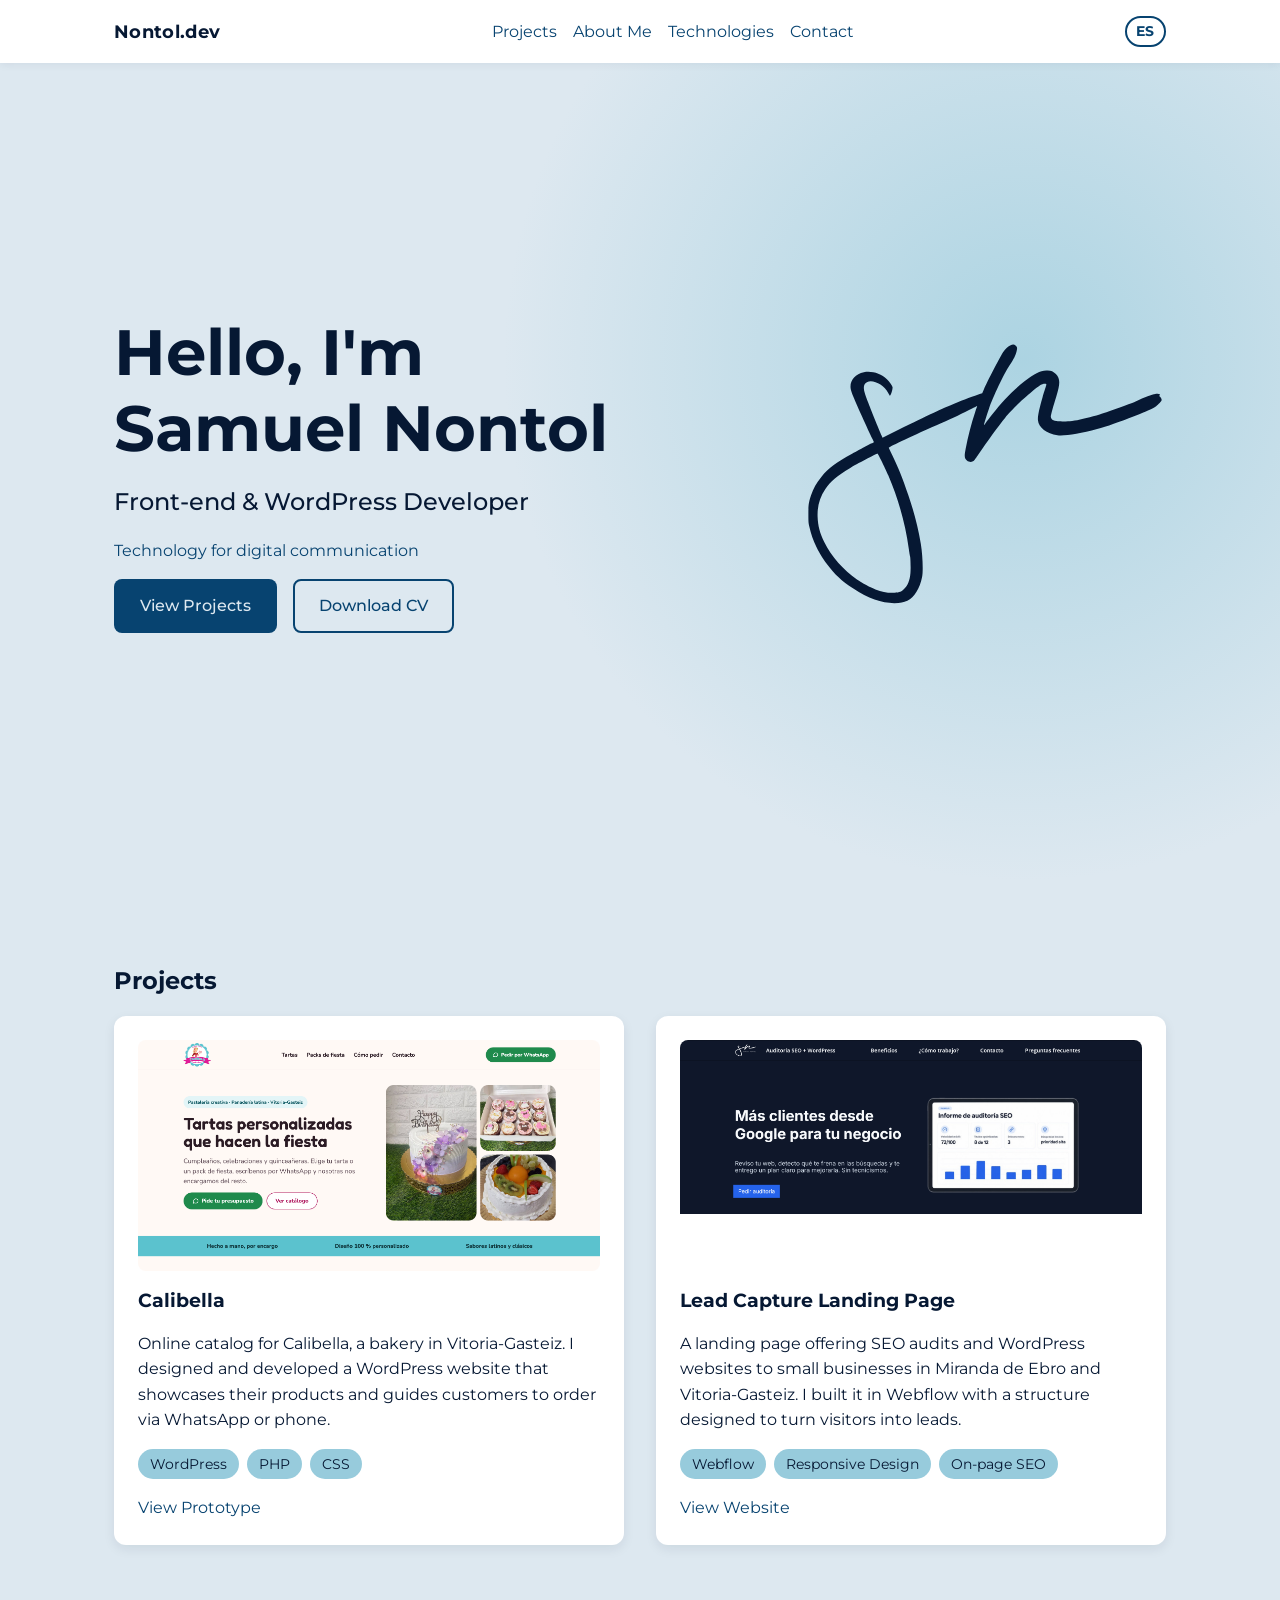
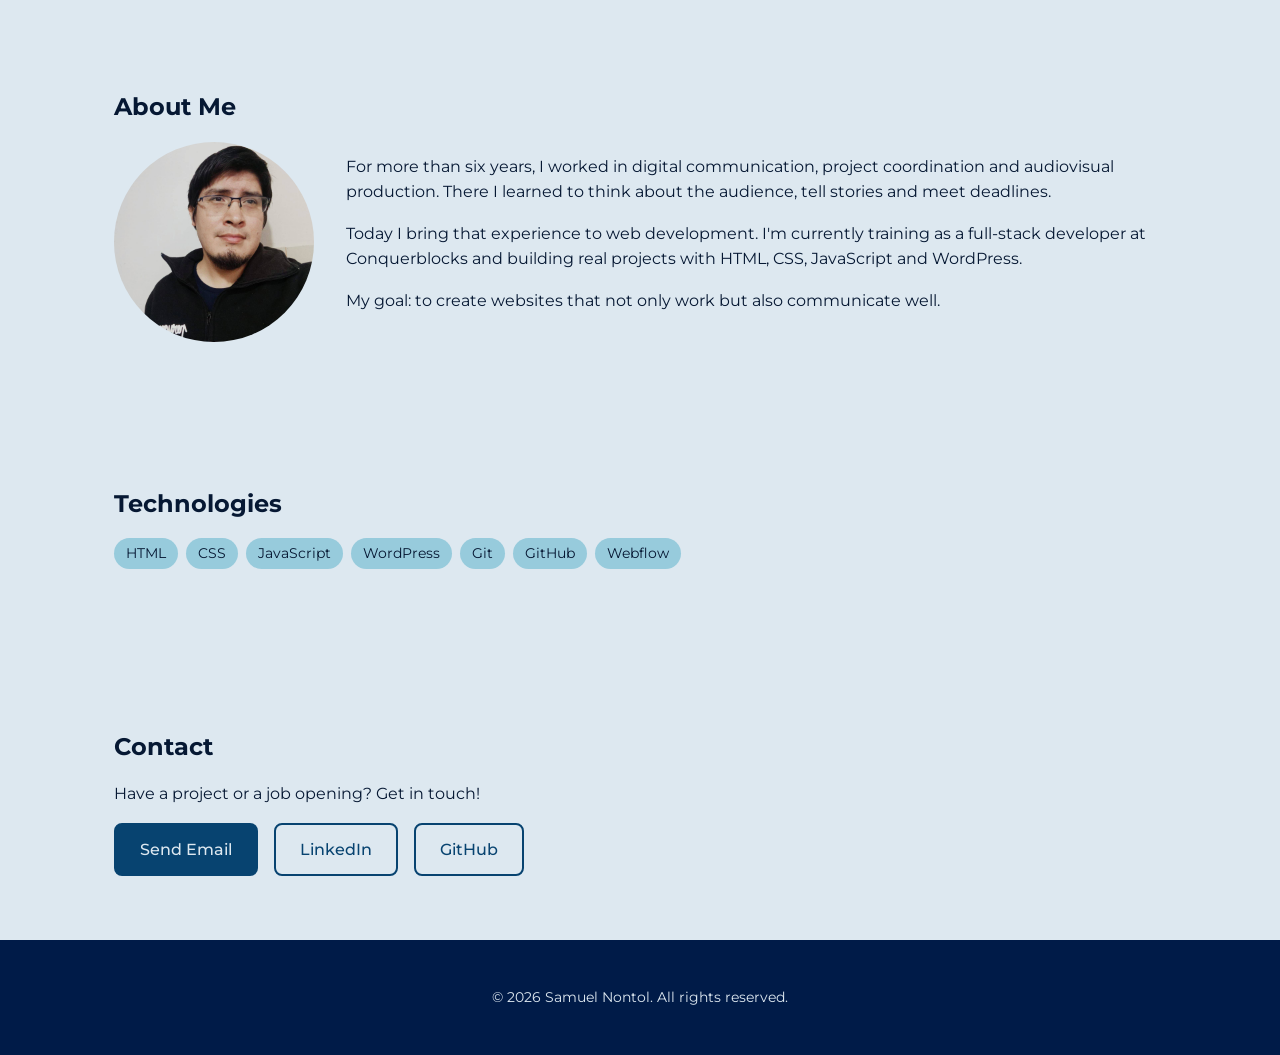
==== en/index.html @ e4024eec "Versión inglés y español" ====
<!DOCTYPE html>
<html lang="en">

<head>
    <meta charset="UTF-8">
    <meta name="viewport" content="width=device-width, initial-scale=1.0">
    <title>Samuel Nontol | Front-end & WordPress Developer</title>
    <meta name="description"
        content="Front-end & WordPress Developer with experience in digital communication. Clear, fast websites designed for people.">
    <meta property="og:type" content="website">
    <meta property="og:url" content="https://snontol.github.io/nontol.dev/en/">
    <meta property="og:title" content="Samuel Nontol | Front-end & WordPress Developer">
    <meta property="og:description"
        content="Front-end & WordPress Developer with experience in digital communication. Clear, fast websites designed for people.">
    <meta property="og:image" content="https://snontol.github.io/nontol.dev/assets/img/og-image.png">
    <meta property="og:locale" content="en_US">
    <meta name="twitter:card" content="summary_large_image">
    <link rel="preconnect" href="https://fonts.googleapis.com">
    <link rel="preconnect" href="https://fonts.gstatic.com" crossorigin>
    <link href="https://fonts.googleapis.com/css2?family=Montserrat:wght@400;500;700&display=swap" rel="stylesheet">
    <link rel="alternate" hreflang="es" href="https://snontol.github.io/nontol.dev/">
    <link rel="alternate" hreflang="en" href="https://snontol.github.io/nontol.dev/en/">
    <link rel="alternate" hreflang="x-default" href="https://snontol.github.io/nontol.dev/">
    <link rel="stylesheet" href="../css/styles.css">
    <script src="../js/main.js" defer></script>
</head>

<body>
    <header>
        <div class="header-inner">
            <a class="logo" href="#inicio">Nontol.dev</a>
            <nav aria-label="Main Navigation">
                <ul>
                    <li><a href="#proyectos">Projects</a></li>
                    <li><a href="#sobre-mi">About Me</a></li>
                    <li><a href="#tecnologias">Technologies</a></li>
                    <li><a href="#contacto">Contact</a></li>
                </ul>
            </nav>
            <a class="lang-switch" href="../" lang="es" hreflang="es">ES</a>
        </div>
    </header>

    <main>
        <section id="inicio">
            <div class="hero-text">
                <h1>Hello, I'm <span class="hero-name">Samuel Nontol</span></h1>
                <p class="hero-role">Front-end & WordPress Developer</p>
                <p class="hero-tagline">Technology for digital communication</p>
                <div class="button-group">
                    <a href="#proyectos" class="btn btn-primary">View Projects</a>
                    <a href="../assets/samuel-nontol-cv-en.pdf" class="btn btn-secondary" download>Download CV</a>
                </div>
            </div>
            <img class="hero-logo" src="../assets/img/firma-sn.svg" alt="">
        </section>

        <section id="proyectos">
            <h2>Projects</h2>
            <div class="projects-grid">
                <article class="project-card">
                    <img src="../assets/img/calibella.jpg" alt="Website homepage for Calibella with its cake catalog">
                    <h3>Calibella</h3>
                    <p>Online catalog for Calibella, a bakery in Vitoria-Gasteiz. I designed and developed a WordPress
                        website
                        that showcases their products and guides customers to order via WhatsApp or phone.</p>
                    <ul class="tech-list">
                        <li>WordPress</li>
                        <li>PHP</li>
                        <li>CSS</li>
                    </ul>
                    <a href="https://calibella.infinityfree.io/" target="_blank" rel="noopener noreferrer">View
                        Prototype</a>
                </article>

                <article class="project-card">
                    <img src="../assets/img/landing-seo.jpg"
                        alt="Landing page for SEO audit and web design services for small businesses">
                    <h3>Lead Capture Landing Page</h3>
                    <p>A landing page offering SEO audits and WordPress websites to small businesses in Miranda de Ebro
                        and
                        Vitoria-Gasteiz. I built it in Webflow with a structure designed to turn visitors into
                        leads.</p>
                    <ul class="tech-list">
                        <li>Webflow</li>
                        <li>Responsive Design</li>
                        <li>On-page SEO</li>
                    </ul>
                    <a href="https://auditoria-seo.webflow.io/" target="_blank" rel="noopener noreferrer">View
                        Website</a>
                </article>
            </div>
        </section>

        <section id="sobre-mi">
            <h2>About Me</h2>
            <div class="about-content">
                <img class="about-photo" src="../assets/img/samuel_nontol.jpg" alt="Samuel Nontol">
                <div class="about-text">
                    <p>For more than six years, I worked in digital communication, project coordination and audiovisual
                        production. There I learned to think about the audience, tell stories and meet deadlines.</p>
                    <p>Today I bring that experience to web development. I'm currently training as a full-stack
                        developer at
                        Conquerblocks and building real projects with HTML, CSS, JavaScript and WordPress.</p>
                    <p>My goal: to create websites that not only work but also communicate well.</p>
                </div>
            </div>
        </section>

        <section id="tecnologias">
            <h2>Technologies</h2>
            <ul class="tech-list">
                <li>HTML</li>
                <li>CSS</li>
                <li>JavaScript</li>
                <li>WordPress</li>
                <li>Git</li>
                <li>GitHub</li>
                <li>Webflow</li>
            </ul>
        </section>

        <section id="contacto">
            <h2>Contact</h2>
            <p>Have a project or a job opening? Get in touch!</p>
            <div class="button-group">
                <a class="btn btn-primary" href="mailto:samuelnontol@gmail.com">Send Email</a>
                <a class="btn btn-secondary" href="https://www.linkedin.com/in/samuel-nontol-11b8a1123/" target="_blank"
                    rel="noopener noreferrer">LinkedIn</a>
                <a class="btn btn-secondary" href="https://github.com/snontol" target="_blank"
                    rel="noopener noreferrer">GitHub</a>
            </div>
        </section>
    </main>

    <footer>
        <p>&copy; 2026 Samuel Nontol. All rights reserved.</p>
    </footer>
</body>

</html>
---- css/styles.css ----
/* 1. Variables */
:root {
    --color-text: #061833;
    --color-link: #074370;
    --color-accent: #97cbdc;
    --color-background: #dde8f0;
    --color-footer: #001b48;
    --color-surface: #ffffff;
    --main-font: 'Montserrat', sans-serif;
}

/* 2. Reset y estilos base */

*,
*::before,
*::after {
    box-sizing: border-box;
}


body {
    margin: 0;
    font-family: var(--main-font);
    color: var(--color-text);
    line-height: 1.6;
    background-color: var(--color-background);
    background-image: radial-gradient(circle at 80% 40%, rgba(151, 203, 220, 0.7), transparent 45%);
    background-size: 100% 100vh;
    background-repeat: no-repeat;
}

img {
    max-width: 100%;
    height: auto;
    display: block;
}

a {
    color: var(--color-link);
    text-decoration: none;
}

a:hover {
    color: var(--color-text);
    text-decoration: underline;
}

h1,
h2,
h3 {
    line-height: 1.2;
}

.btn {
    display: inline-block;
    padding: 0.75rem 1.5rem;
    border-radius: 0.5rem;
    font-weight: 500;
    border: 2px solid transparent;
    transition: background-color 0.2s, color 0.2s;
}

.btn-primary {
    background-color: var(--color-link);
    color: var(--color-background);
}

.btn-secondary {
    border-color: var(--color-link);
}

.btn:hover {
    text-decoration: none;
}

.btn-primary:hover {
    background-color: var(--color-text);
    color: var(--color-background);
}

.btn-secondary:hover {
    background-color: var(--color-link);
    color: var(--color-background);
}

/* 3. Header y navegación */

header {
    background-color: var(--color-surface);
    box-shadow: 0 2px 8px rgba(6, 24, 51, 0.06);
}

.header-inner {
    display: flex;
    justify-content: space-between;
    align-items: center;
    padding: 1rem 1.5rem;
    flex-wrap: wrap;
    max-width: 1100px;
    margin: 0 auto;
}

nav ul {
    font-size: 0.9rem;
    justify-content: space-between;
    list-style: none;
    display: flex;
    gap: 0.5rem 1rem;
    margin: 0;
    padding: 0;
    flex-wrap: wrap;
}

nav {
    width: 100%;
}

.logo,
nav a {
    white-space: nowrap;
}

.logo {
    font-weight: 700;
    font-size: 1.1rem;
    color: var(--color-text);
    letter-spacing: 0.02em;
}

.logo:hover {
    text-decoration: none;
}

/* 4. Secciones */

section {
    padding: 2.5rem 1.5rem;
    max-width: 1100px;
    margin: 0 auto;
}

#inicio {
    display: flex;
    flex-direction: column;
    gap: 1rem;
}

#inicio h1 {
    font-size: clamp(2.5rem, 6vw, 4rem);
}

#inicio h1,
#inicio p {
    margin: 0;
}

.hero-role {
    font-size: 1.5rem;
    font-weight: 500;
}

.hero-tagline {
    color: var(--color-link);
}

.button-group {
    display: flex;
    gap: 1rem;
    flex-wrap: wrap;
}

.projects-grid {
    display: grid;
    grid-template-columns: repeat(auto-fit, minmax(300px, 1fr));
    gap: 2rem;
}

.project-card {
    background-color: var(--color-surface);
    padding: 1.5rem;
    border-radius: 0.75rem;
    box-shadow: 0 4px 12px rgba(6, 24, 51, 0.08);
}

.project-card img {
    aspect-ratio: 2/1;
    object-fit: cover;
    object-position: top;
    border-radius: 0.5rem;
}

.tech-list {
    display: flex;
    flex-wrap: wrap;
    gap: 0.5rem;
    list-style: none;
    padding: 0;
    margin: 1rem 0;
}

.tech-list li {
    background-color: var(--color-accent);
    padding: 0.25rem 0.75rem;
    border-radius: 999px;
    font-size: 0.875rem;
}

.about-photo {
    width: 200px;
    aspect-ratio: 1;
    object-fit: cover;
    border-radius: 50%;
    object-position: top;
    align-self: center;
}

.about-content {
    display: flex;
    flex-direction: column;
    gap: 2rem;
}

.about-text p:first-child {
    margin-top: 0;
}

.hero-text {
    display: flex;
    flex-direction: column;
    gap: 1rem;
}

.hero-logo {
    width: 200px;
    align-self: flex-start;
    animation: reveal 1.8s ease-in-out 0.3s both;
    order: -1;
}

@keyframes reveal {
    from {
        clip-path: inset(0 100% 0 0);
    }

    to {
        clip-path: inset(0 0 0 0);
    }
}

.hero-name {
    display: block;
}

.lang-switch {
    font-weight: 700;
    font-size: 0.875rem;
    border: 2px solid var(--color-link);
    border-radius: 999px;
    padding: 0.15rem 0.6rem;
}

/* 5. Footer */

footer {
    background-color: var(--color-footer);
    color: var(--color-background);
    text-align: center;
    padding: 2rem 1.5rem;
    font-size: 0.875rem;
}

/* 6. Media queries */

@media (min-width: 768px) {
    section {
        padding: 4rem 1.5rem;
    }

    .about-content {
        flex-direction: row;
        align-items: center;
    }

    .about-photo {
        flex-shrink: 0;
    }

    #inicio {
        min-height: calc(100vh - 80px);
        flex-direction: row;
        justify-content: space-between;
        align-items: center;
    }

    nav {
        width: auto;
    }

    nav ul {
        font-size: 1rem;
    }

    .hero-logo {
        width: 360px;
        flex-shrink: 0;
        order: 0;
        align-self: center;
    }

}
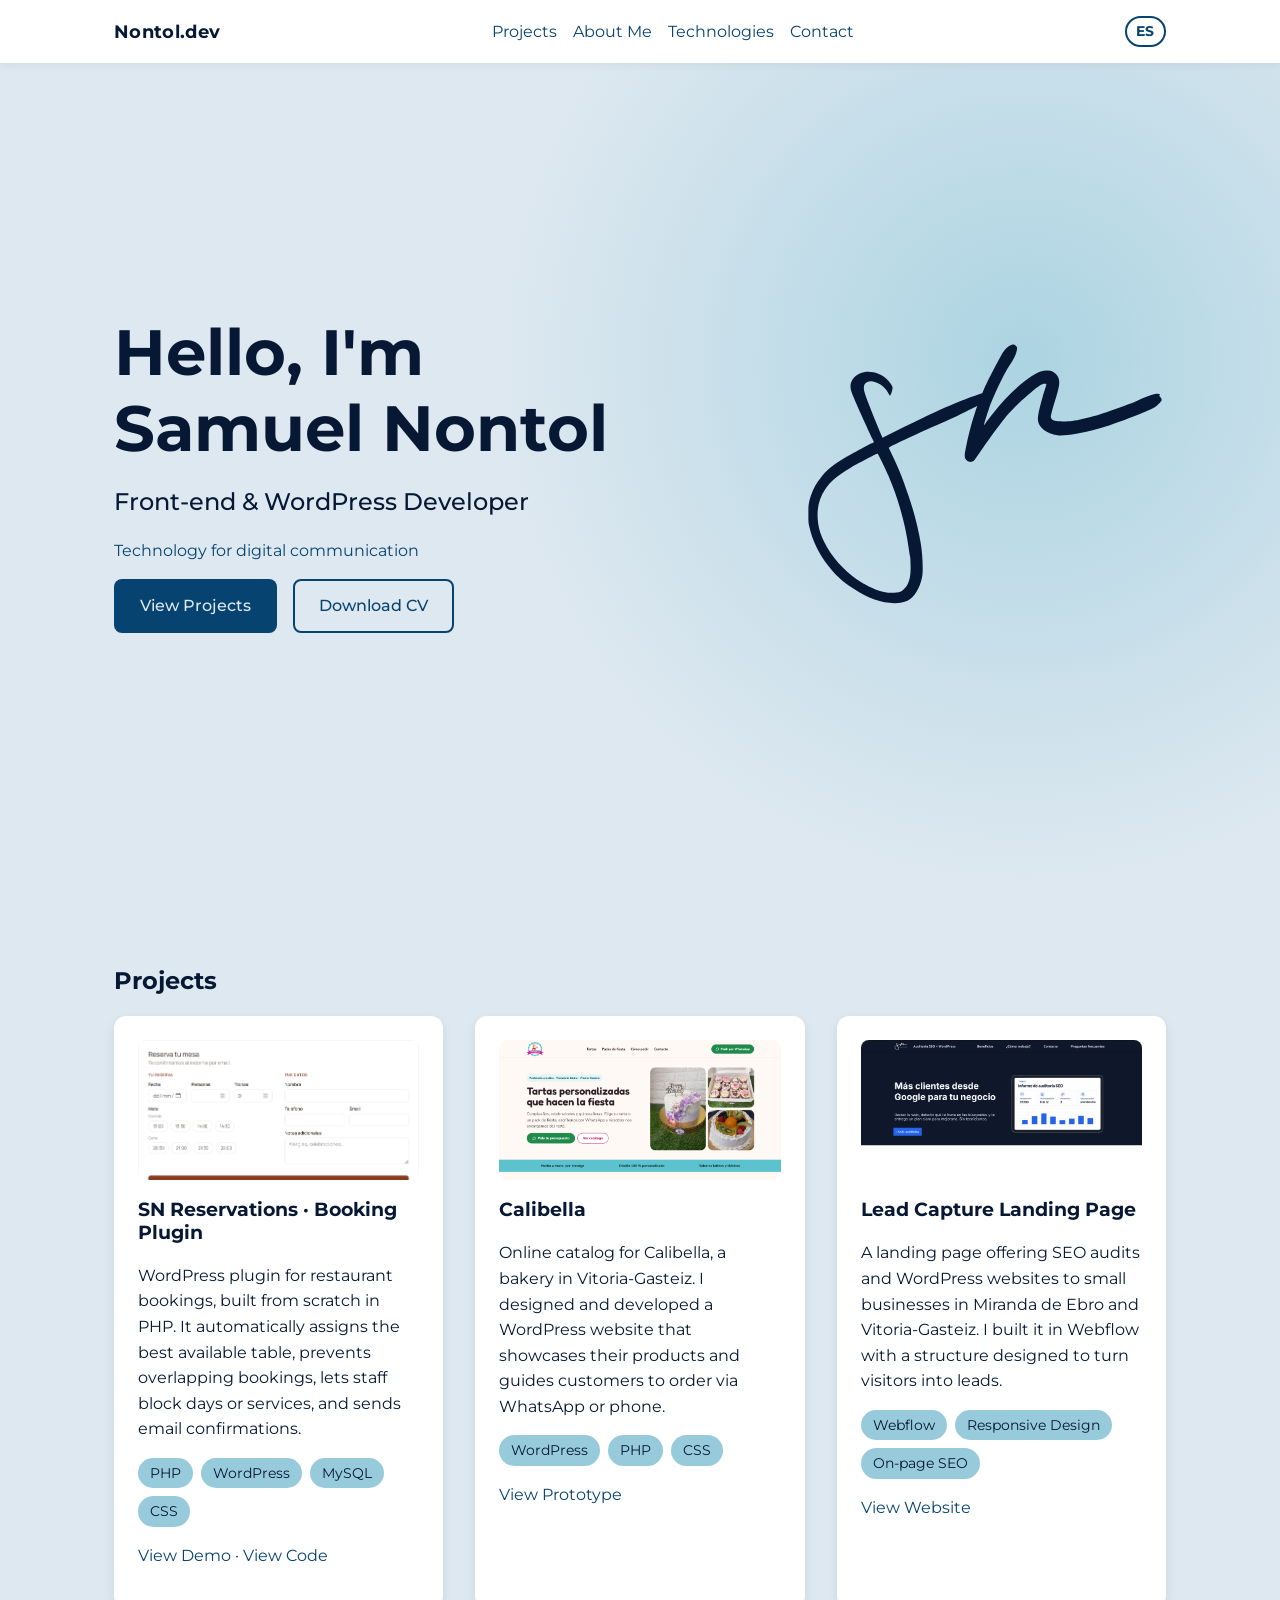
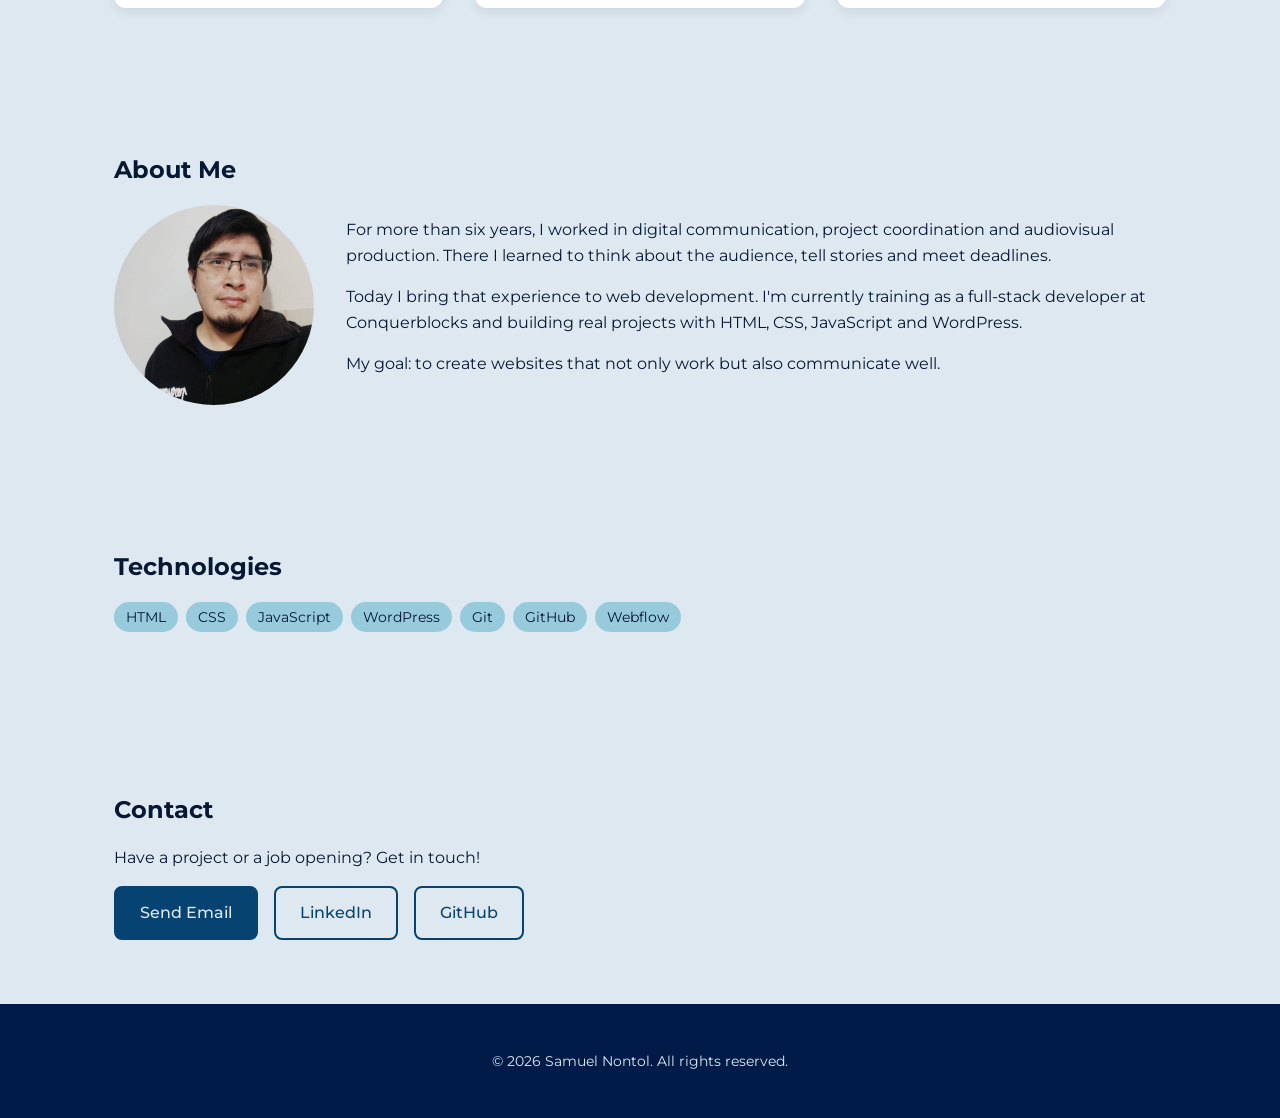
==== commit 1b9b653e: "Añade el plugin SN Reservations al portafolio" ====
--- a/en/index.html
+++ b/en/index.html
@@ -58,7 +58,23 @@
         <section id="proyectos">
             <h2>Projects</h2>
             <div class="projects-grid">
-                <article class="project-card">
+                   <article class="project-card">
+                    <img src="../assets/img/sn-reservations.jpg" 
+                        alt="Booking form of the SN Reservations plugin, with date, party size and time selection">
+                    <h3>SN Reservations · Booking Plugin</h3>
+                    <p>WordPress plugin for restaurant bookings, built from scratch in PHP. It automatically assigns the best available table, prevents overlapping bookings, lets staff block days or services, and sends email confirmations.
+                    </p>
+                    <ul class="tech-list">
+                        <li>PHP</li>
+                        <li>WordPress</li>
+                        <li>MySQL</li>
+                        <li>CSS</li>
+                    </ul>
+                    <p><a href="https://samueln.infinityfree.io/reservar/" target="_blank" rel="noopener noreferrer">View Demo</a> · 
+                    <a href="https://github.com/snontol/sn-reservations" target="_blank" rel="noopener noreferrer">View Code</a>
+                    </p>
+                </article>
+                    <article class="project-card">
                     <img src="../assets/img/calibella.jpg" alt="Website homepage for Calibella with its cake catalog">
                     <h3>Calibella</h3>
                     <p>Online catalog for Calibella, a bakery in Vitoria-Gasteiz. I designed and developed a WordPress
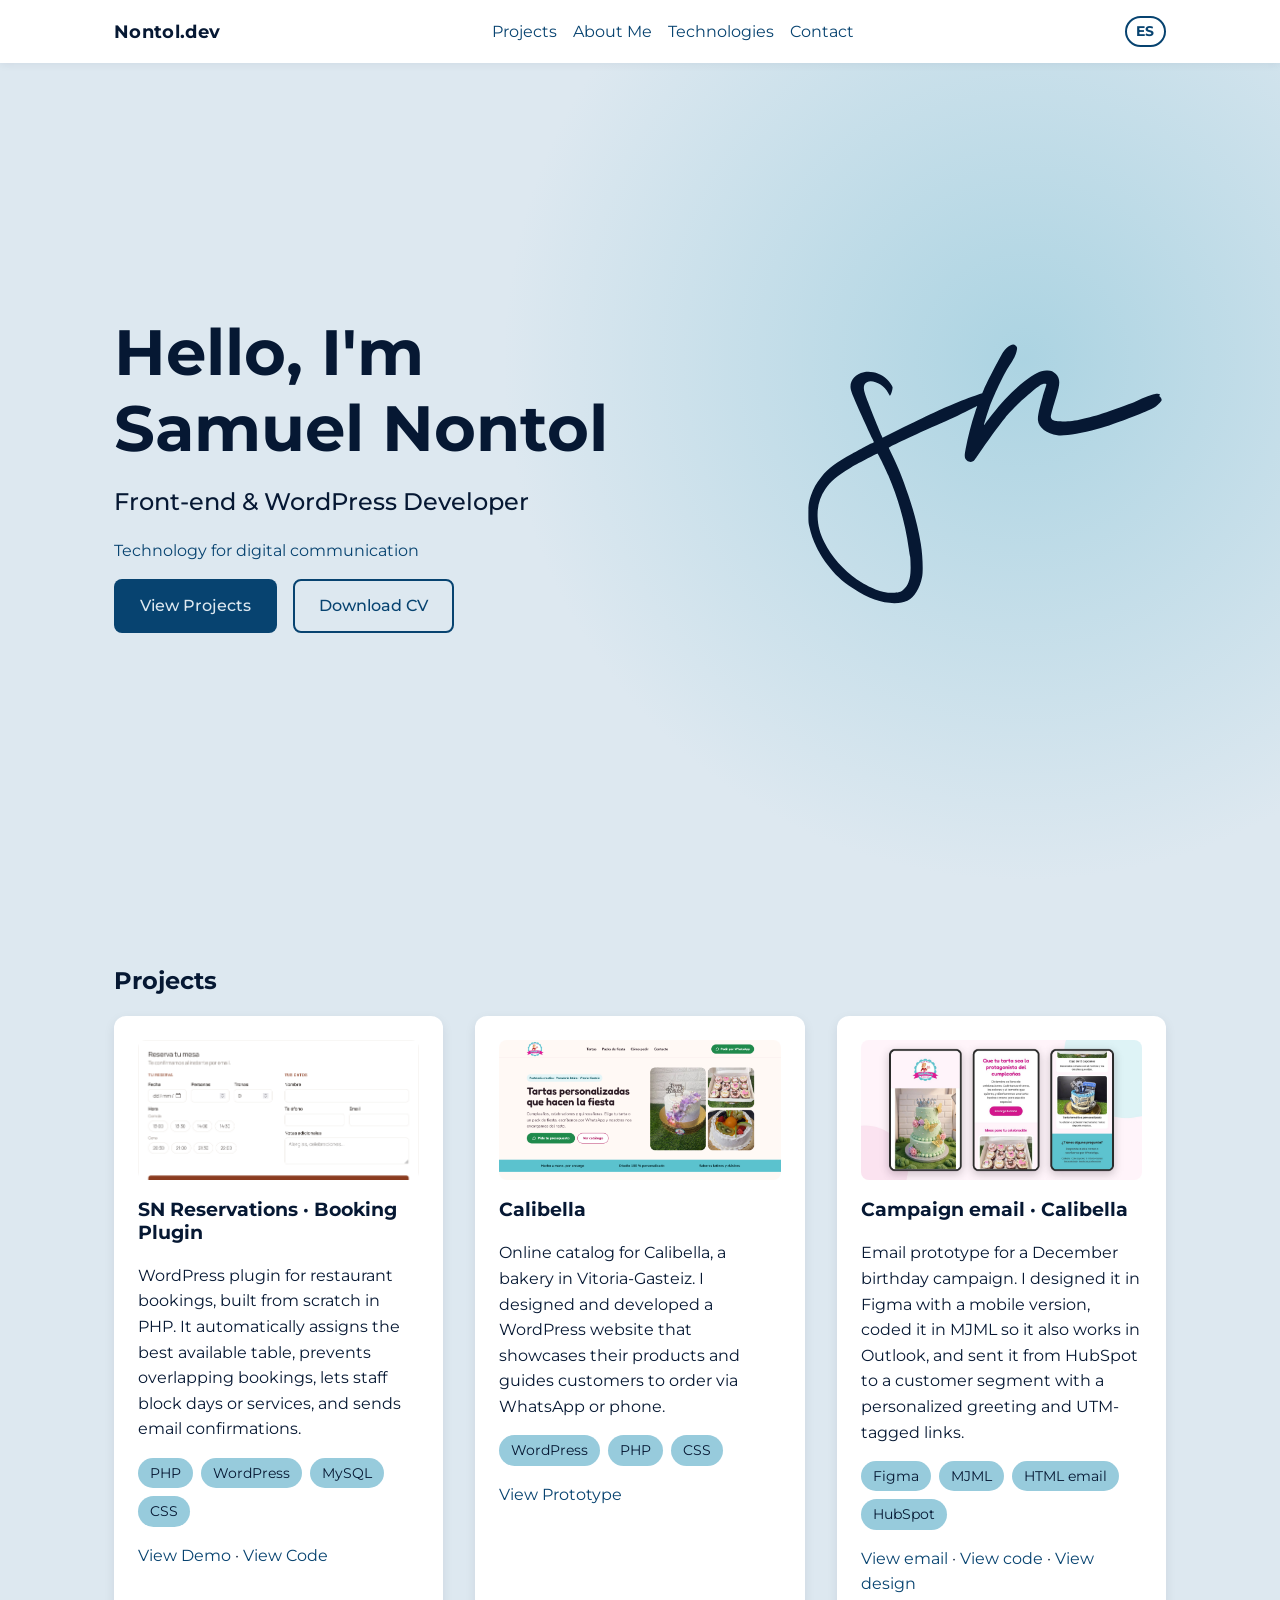
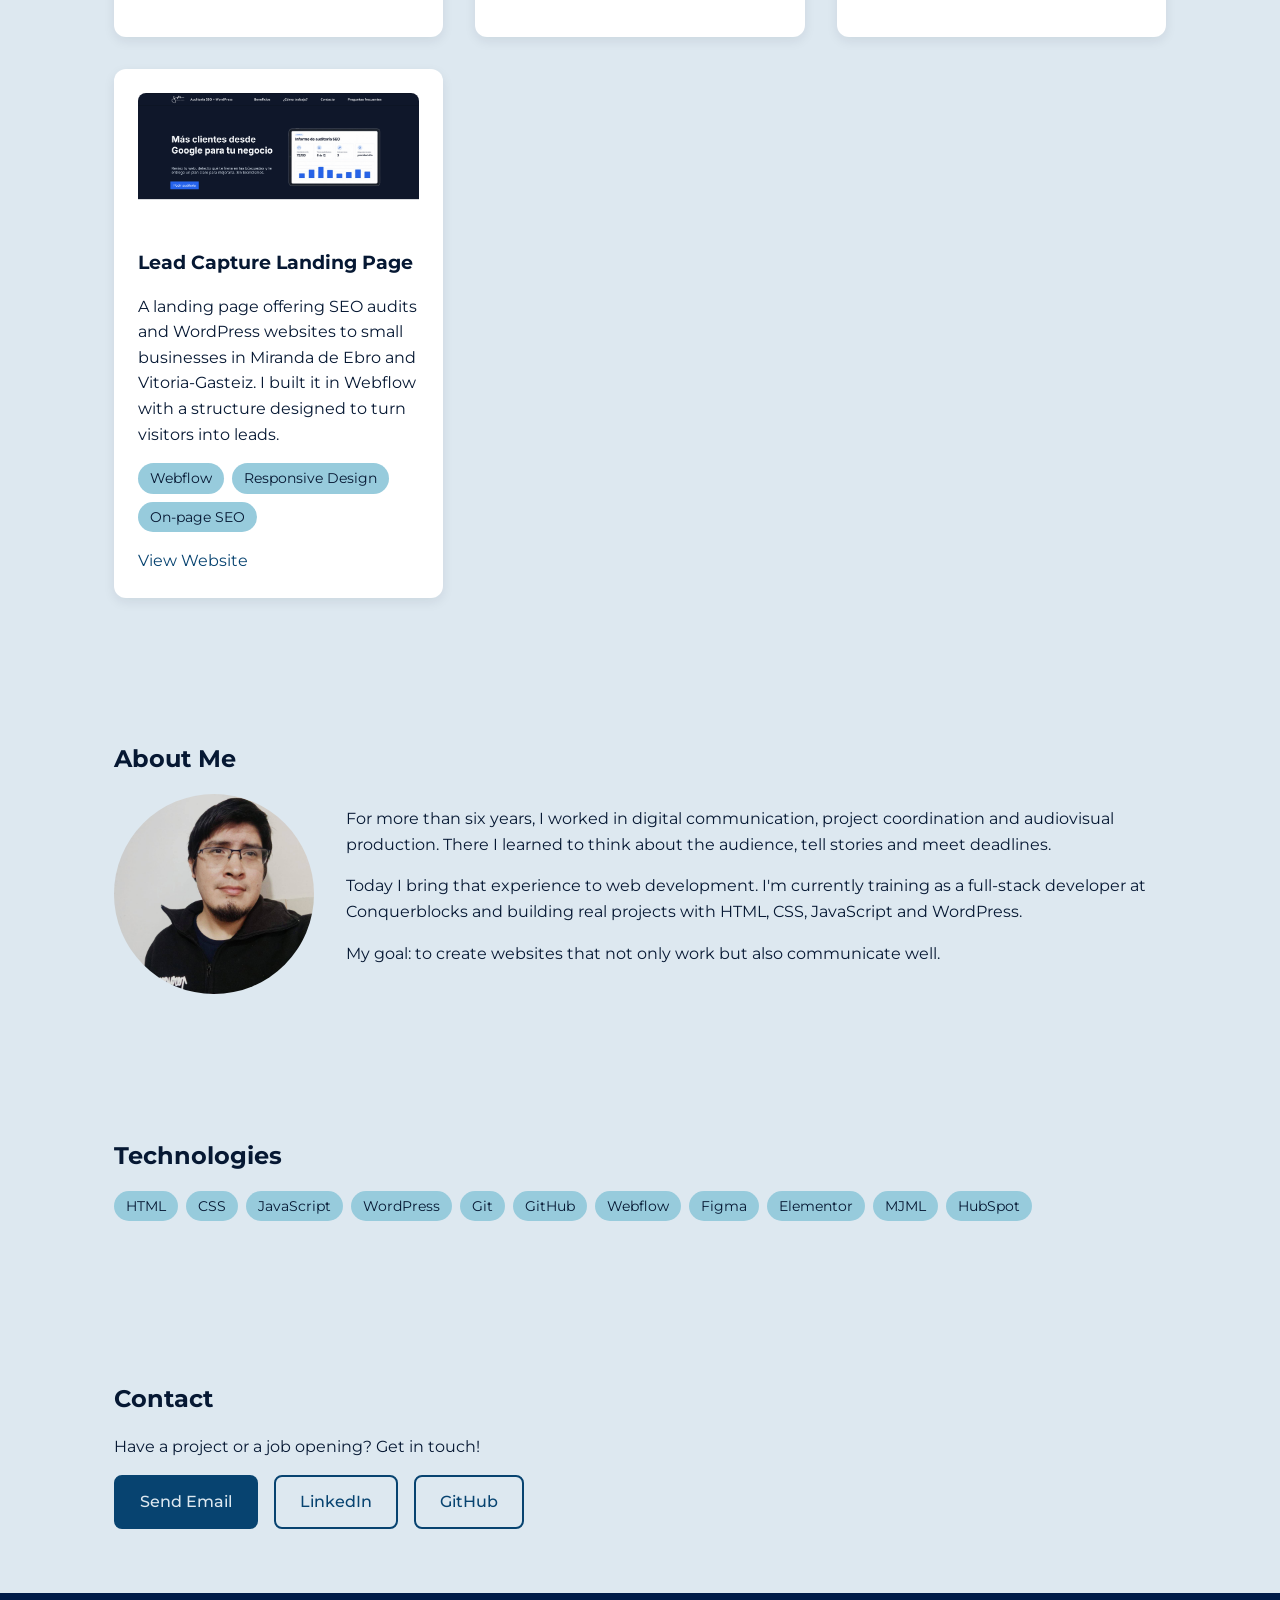
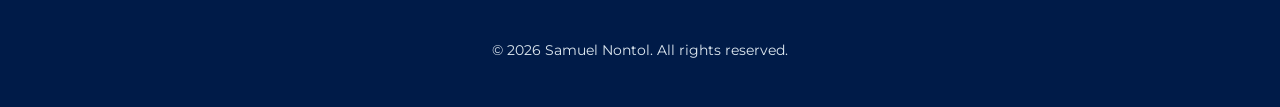
==== commit a9ca3d1c: "Añade proyecto Email de campaña Calibella y actualiza CV" ====
--- a/en/index.html
+++ b/en/index.html
@@ -90,6 +90,25 @@
                 </article>
 
                 <article class="project-card">
+                    <img src="../assets/img/email-calibella.jpg"
+                        alt="Calibella campaign email in its mobile version, with a birthday cake and two products">
+                    <h3>Campaign email · Calibella</h3>
+                    <p>Email prototype for a December birthday campaign. I designed it in Figma with a mobile version,
+                        coded it in MJML so it also works in Outlook, and sent it from HubSpot to a customer segment
+                        with a personalized greeting and UTM-tagged links.</p>
+                    <ul class="tech-list">
+                        <li>Figma</li>
+                        <li>MJML</li>
+                        <li>HTML email</li>
+                        <li>HubSpot</li>
+                    </ul>
+                    <p><a href="https://snontol.github.io/email-calibella/" target="_blank" rel="noopener noreferrer">View email</a> ·
+                    <a href="https://github.com/snontol/email-calibella" target="_blank" rel="noopener noreferrer">View code</a> ·
+                    <a href="https://www.figma.com/design/0YV0BCnOKbEtu9O8tQzgts/Email-Calibella-%E2%80%93-Cumplea%C3%B1os-diciembre?node-id=0-1&t=ObVtErXX8TxAAOKq-1" target="_blank" rel="noopener noreferrer">View design</a>
+                    </p>
+                </article>
+
+                <article class="project-card">
                     <img src="../assets/img/landing-seo.jpg"
                         alt="Landing page for SEO audit and web design services for small businesses">
                     <h3>Lead Capture Landing Page</h3>
@@ -133,6 +152,10 @@
                 <li>Git</li>
                 <li>GitHub</li>
                 <li>Webflow</li>
+                <li>Figma</li>
+                <li>Elementor</li>
+                <li>MJML</li>
+                <li>HubSpot</li>
             </ul>
         </section>
 
